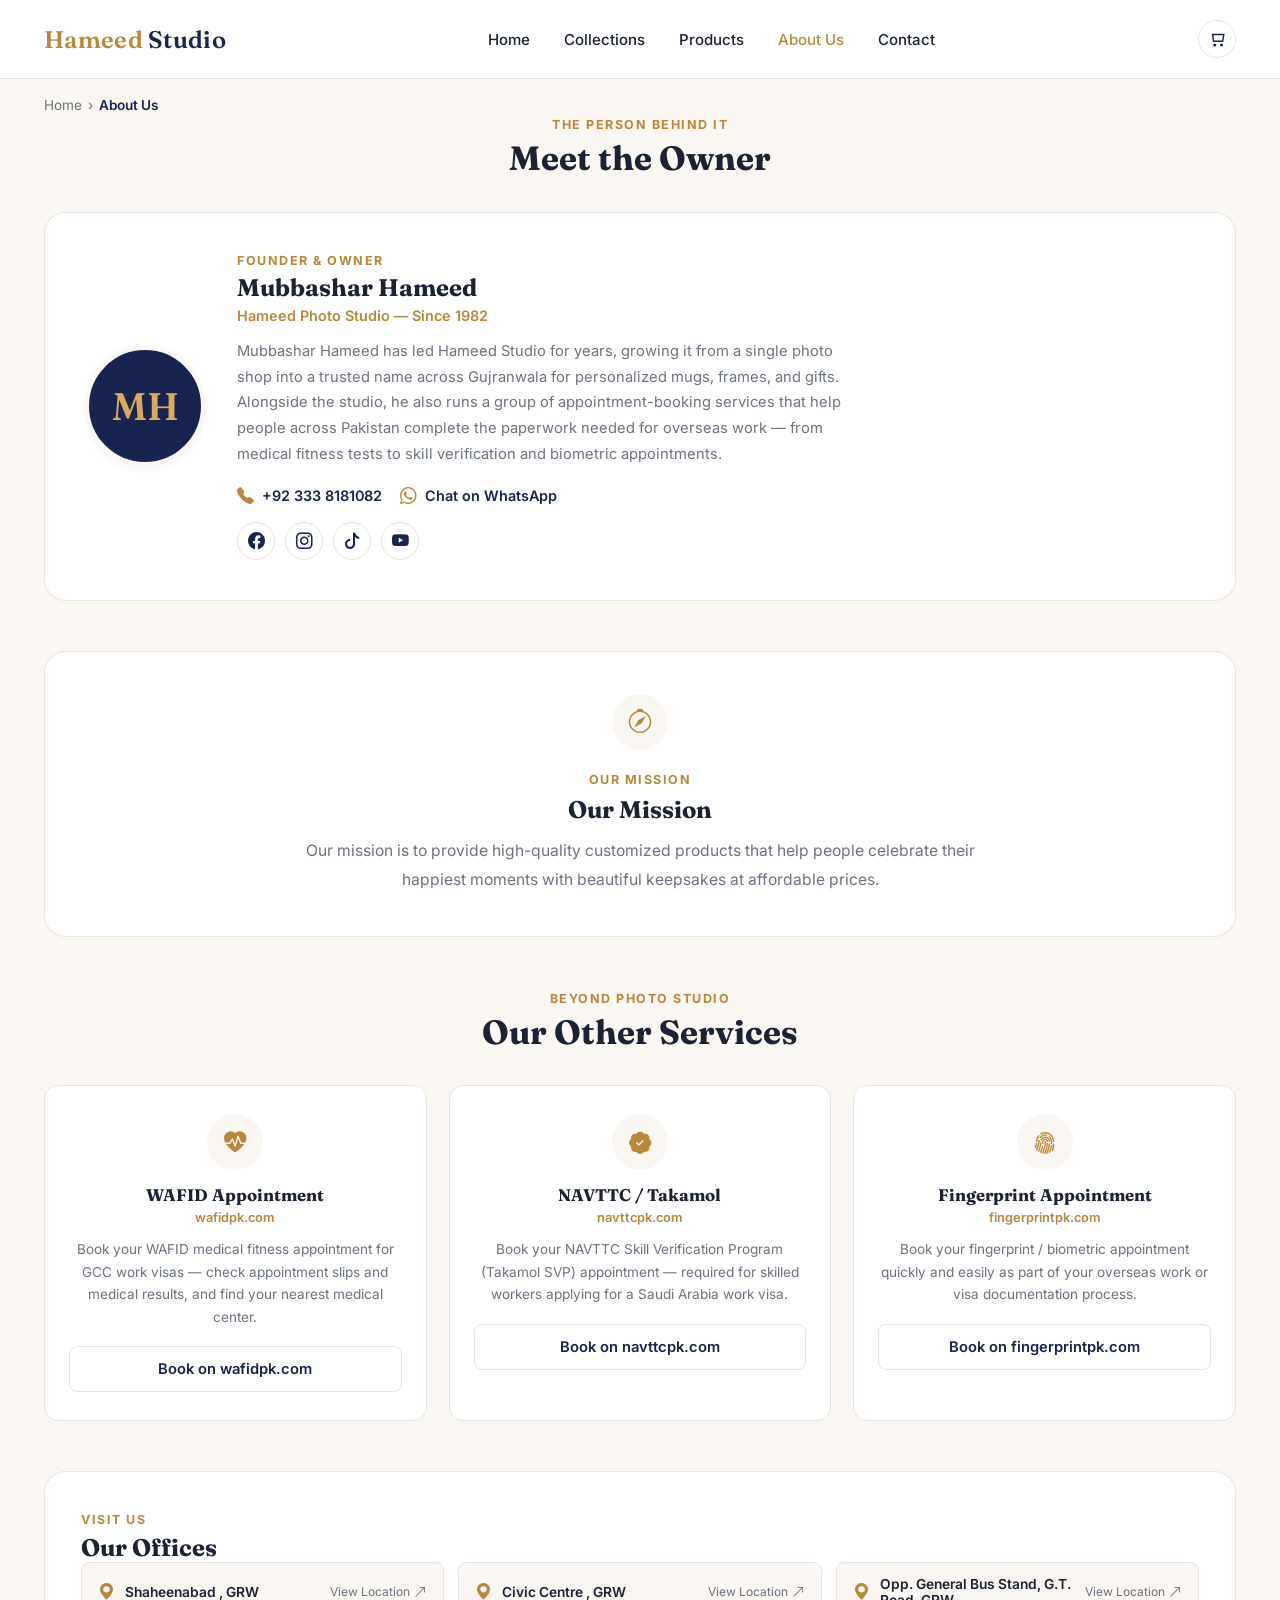
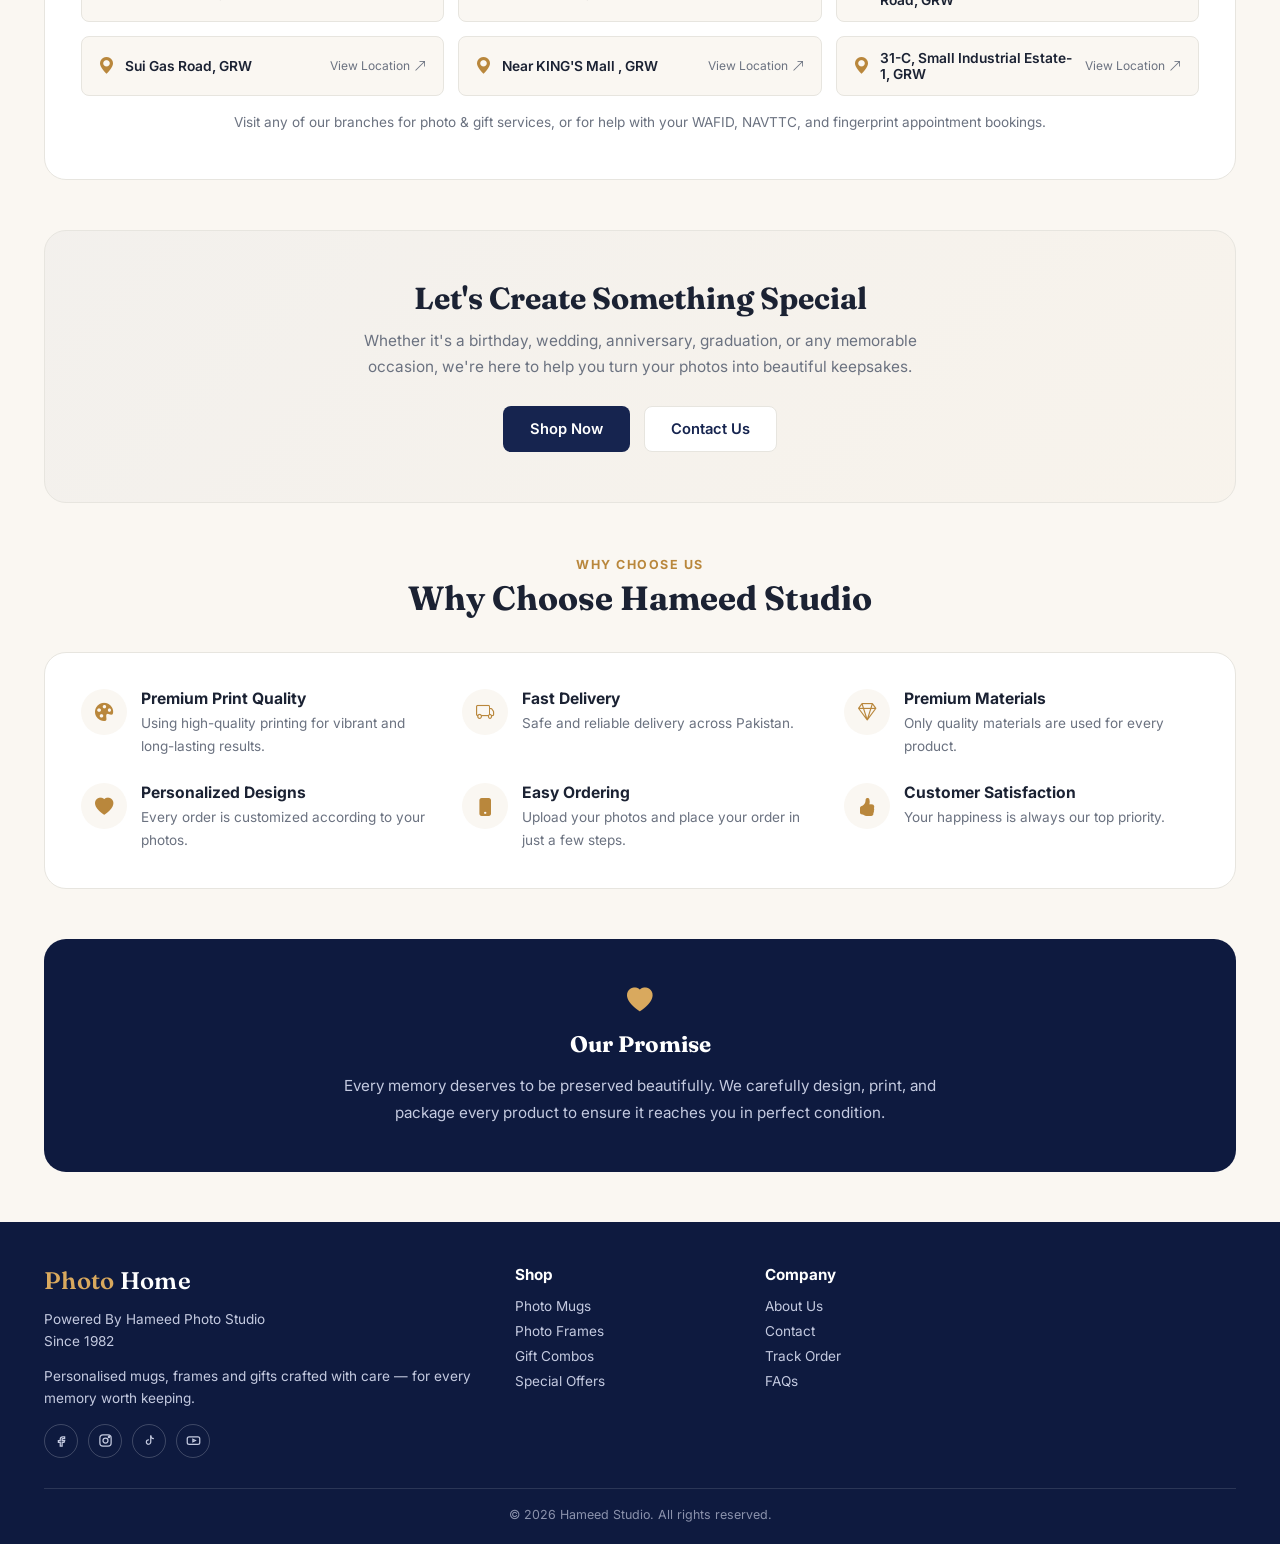
==== about.html @ 4ef72dc5 "Add files via upload" ====
<!DOCTYPE html>
<html lang="en">
<head>
<meta charset="UTF-8">
<meta name="viewport" content="width=device-width, initial-scale=1.0">
<title>About Us — Hameed Studio</title>
<link rel="preconnect" href="https://fonts.googleapis.com">
<link href="https://fonts.googleapis.com/css2?family=Fraunces:wght@500;600;700&family=Inter:wght@400;500;600;700&display=swap" rel="stylesheet">
<link rel="stylesheet" href="https://cdn.jsdelivr.net/npm/bootstrap-icons@1.11.3/font/bootstrap-icons.css">
<link rel="stylesheet" href="css/style.css">
<style>
  /* ---------- About page (scoped additions, on-brand) ---------- */
  .about-hero{
    background:var(--navy);
    border-radius:var(--radius-lg);
    padding:56px 40px;
    margin:26px 0 50px;
    color:#fff;
    text-align:center;
  }
  .about-hero .eyebrow{color:var(--gold-light);}
  .about-hero h1{
    color:#fff;
    font-size:clamp(1.9rem,4vw,2.7rem);
    margin:10px 0 18px;
  }
  .about-hero p{
    color:#d9ddea;
    max-width:680px;
    margin:0 auto 10px;
    font-size:1rem;
    line-height:1.8;
  }

  .about-mission{
    background:#fff;
    border:1px solid var(--border);
    border-radius:var(--radius-lg);
    padding:42px;
    text-align:center;
    margin-bottom:50px;
  }
  .about-mission .icon-circle{
    width:56px;height:56px;
    border-radius:50%;
    background:var(--cream);
    display:flex;align-items:center;justify-content:center;
    margin:0 auto 18px;
  }
  .about-mission .icon-circle i{font-size:1.5rem;color:var(--gold);}
  .about-mission h2{font-size:1.5rem;margin-bottom:14px;}
  .about-mission p{
    max-width:680px;
    margin:0 auto;
    color:var(--muted);
    font-size:.98rem;
    line-height:1.8;
  }

  .offer-grid{
    display:grid;
    grid-template-columns:repeat(4,1fr);
    gap:16px;
    margin-bottom:50px;
  }
  .offer-item{
    background:#fff;
    border:1px solid var(--border);
    border-radius:var(--radius);
    padding:20px 18px;
    display:flex;
    align-items:center;
    gap:12px;
    font-weight:600;
    font-size:.92rem;
    color:var(--text);
    transition:box-shadow .15s ease, transform .15s ease, border-color .15s ease;
  }
  .offer-item:hover{
    box-shadow:var(--shadow-sm);
    transform:translateY(-2px);
    border-color:var(--gold-light);
  }
  .offer-item .check{
    width:30px;height:30px;
    border-radius:50%;
    background:var(--cream);
    color:var(--gold);
    display:flex;align-items:center;justify-content:center;
    flex:none;
    font-size:.9rem;
  }

  .why-strip{
    background:#fff;
    border:1px solid var(--border);
    border-radius:var(--radius-lg);
    padding:36px;
    display:grid;
    grid-template-columns:repeat(3,1fr);
    gap:26px;
    margin-bottom:50px;
  }
  .why-item{display:flex;gap:14px;align-items:flex-start;}
  .why-item .icon-circle{
    width:46px;height:46px;
    border-radius:50%;
    background:var(--cream);
    display:flex;align-items:center;justify-content:center;
    flex:none;
  }
  .why-item .icon-circle i{font-size:1.15rem;color:var(--gold);}
  .why-item b{display:block;font-size:.98rem;margin-bottom:4px;}
  .why-item span{font-size:.85rem;color:var(--muted);line-height:1.6;}

  .about-promise{
    background:var(--navy-dark);
    border-radius:var(--radius-lg);
    padding:46px 40px;
    text-align:center;
    color:#fff;
    margin-bottom:50px;
  }
  .about-promise i.bi-heart-fill{font-size:1.6rem;color:var(--gold-light);margin-bottom:16px;display:block;}
  .about-promise h2{color:#fff;font-size:1.4rem;margin-bottom:14px;}
  .about-promise p{
    color:#c4cae0;
    max-width:620px;
    margin:0 auto;
    font-size:.95rem;
    line-height:1.8;
  }

  /* ---------- Meet the Owner ---------- */
  .owner-section{
    background:#fff;
    border:1px solid var(--border);
    border-radius:var(--radius-lg);
    padding:40px;
    margin-bottom:50px;
    display:flex;
    align-items:center;
    gap:32px;
    flex-wrap:wrap;
  }
  .owner-photo{
    width:120px;height:120px;
    border-radius:50%;
    background:var(--navy);
    color:var(--gold-light);
    display:flex;align-items:center;justify-content:center;
    font-family:var(--font-display);
    font-size:2.4rem;
    font-weight:600;
    flex:none;
    border:4px solid var(--cream);
    box-shadow:var(--shadow-sm);
  }
  .owner-details{flex:1;min-width:240px;}
  .owner-details .eyebrow{display:block;margin-bottom:6px;}
  .owner-details h2{font-size:1.5rem;margin-bottom:6px;}
  .owner-details .owner-role{color:var(--gold);font-weight:600;font-size:.9rem;margin-bottom:14px;}
  .owner-details p{color:var(--muted);font-size:.92rem;line-height:1.75;margin-bottom:18px;max-width:620px;}
  .owner-contact-row{display:flex;align-items:center;gap:18px;flex-wrap:wrap;margin-bottom:16px;}
  .owner-contact-row a{
    display:inline-flex;align-items:center;gap:8px;
    font-weight:600;font-size:.9rem;color:var(--navy);
  }
  .owner-contact-row a:hover{color:var(--gold);}
  .owner-contact-row i{color:var(--gold);font-size:1.05rem;}
  .owner-social-row{display:flex;gap:10px;}
  .owner-social-row a{
    width:38px;height:38px;
    border-radius:50%;
    border:1px solid var(--border);
    display:flex;align-items:center;justify-content:center;
    color:var(--navy);
    transition:background .15s ease, border-color .15s ease, color .15s ease;
  }
  .owner-social-row a:hover{background:var(--navy);border-color:var(--navy);color:#fff;}
  .owner-social-row i{font-size:1.05rem;}

  /* ---------- Other Websites / Services ---------- */
  .services-grid{
    display:grid;
    grid-template-columns:repeat(3,1fr);
    gap:22px;
    margin-bottom:50px;
  }
  .service-card{
    background:#fff;
    border:1px solid var(--border);
    border-radius:var(--radius);
    padding:28px 24px;
    text-align:center;
    transition:box-shadow .15s ease, transform .15s ease;
  }
  .service-card:hover{box-shadow:var(--shadow);transform:translateY(-3px);}
  .service-card .icon-circle{
    width:56px;height:56px;
    border-radius:50%;
    background:var(--cream);
    display:flex;align-items:center;justify-content:center;
    margin:0 auto 16px;
  }
  .service-card .icon-circle i{font-size:1.4rem;color:var(--gold);}
  .service-card h3{font-size:1.05rem;margin-bottom:4px;}
  .service-card .service-domain{
    display:block;
    font-size:.8rem;
    color:var(--gold);
    font-weight:600;
    margin-bottom:12px;
  }
  .service-card p{font-size:.85rem;color:var(--muted);line-height:1.65;margin-bottom:18px;min-height:66px;}
  .service-card .btn{width:100%;}

  /* ---------- Offices ---------- */
  .offices-section{
    background:#fff;
    border:1px solid var(--border);
    border-radius:var(--radius-lg);
    padding:36px;
    margin-bottom:50px;
  }
  .offices-section .store-item{
    background:var(--cream);
    border:1px solid var(--border);
  }
  .offices-section .store-item:hover{
    background:#fff;
    border-color:var(--gold);
    box-shadow:var(--shadow-sm);
  }
  .offices-section .store-name{color:var(--text);}
  .offices-section .store-view{color:var(--muted);}
  .offices-section .store-item i.bi-geo-alt-fill{color:var(--gold);}
  .offices-note{
    font-size:.85rem;
    color:var(--muted);
    margin-top:18px;
    text-align:center;
  }

  .about-cta{
    text-align:center;
    padding:50px 24px;
    background:linear-gradient(135deg, #16244f08 0%, #b9873c08 100%);
    border-radius:var(--radius-lg);
    border:1px solid var(--border);
    margin-bottom:50px;
  }
  .about-cta h2{font-size:clamp(1.4rem,3vw,1.9rem);margin-bottom:12px;}
  .about-cta p{
    max-width:560px;
    margin:0 auto 26px;
    color:var(--muted);
    font-size:.96rem;
    line-height:1.7;
  }
  .about-cta .cta-buttons{
    display:flex;
    justify-content:center;
    gap:14px;
    flex-wrap:wrap;
  }

  @media (max-width:1024px){
    .offer-grid{grid-template-columns:repeat(2,1fr);}
    .why-strip{grid-template-columns:repeat(2,1fr);}
    .services-grid{grid-template-columns:1fr 1fr;}
  }
  @media (max-width:768px){
    .about-hero,.about-mission,.about-promise{padding:32px 22px;}
    .why-strip{grid-template-columns:1fr;padding:26px;}
    .offer-grid{grid-template-columns:1fr 1fr;}
    .owner-section{padding:28px;text-align:center;justify-content:center;}
    .owner-contact-row,.owner-social-row{justify-content:center;}
    .services-grid{grid-template-columns:1fr;}
    .offices-section{padding:26px;}
  }
  @media (max-width:520px){
    .offer-grid{grid-template-columns:1fr;}
    .cta-buttons{flex-direction:column;}
    .cta-buttons .btn{width:100%;}
  }
</style>
</head>
<body>
  <header class="site-header">
      <div class="container">
        <a href="index.html" class="logo">Hameed <span>Studio</span></a>
        <nav class="main-nav">
          <a href="index.html" >Home</a>
          <a href="./coll.html">Collections</a>
          <a href="products.html">Products</a>
          <a href="about.html" class="active">About Us</a>
          <a href="contact.html">Contact</a>
        </nav>
        <div class="header-icons">
          
          <a href="cart.html" class="icon-btn" aria-label="Cart">
            <svg viewBox="0 0 24 24" fill="none" stroke="currentColor" stroke-width="2">
              <path d="M6 6h15l-1.5 9h-12z" />
              <circle cx="9" cy="20" r="1" />
              <circle cx="18" cy="20" r="1" />
            </svg>
            <span class="cart-count">0</span>
          </a>
        
          <button class="hamburger" aria-label="Menu">
            <svg viewBox="0 0 24 24" fill="none" stroke="currentColor" stroke-width="2">
              <path d="M3 6h18M3 12h18M3 18h18" />
            </svg>
          </button>
        </div>
      </div>
      <nav class="mobile-nav">
        <a href="index.html">Home</a>
        <a href="coll.html">Collections</a>
        <a href="products.html">Products</a>
        <a href="about.html">About Us</a>
        <a href="contact.html">Contact</a>
      </nav>
    </header>

<div class="container">
  <div class="breadcrumb">
    <a href="index.html">Home</a><span class="sep">›</span><span class="current">About Us</span>
  </div>


  <!-- Meet the Owner -->
  <div class="section-head contact-section-head">
    <span class="eyebrow">The Person Behind It</span>
    <h2 style="margin-top:6px;">Meet the Owner</h2>
  </div>
  <div class="owner-section">
    <div class="owner-photo">MH</div>
    <div class="owner-details">
      <span class="eyebrow">Founder &amp; Owner</span>
      <h2>Mubbashar Hameed</h2>
      <div class="owner-role">Hameed Photo Studio — Since 1982</div>
      <p>Mubbashar Hameed has led Hameed Studio for years, growing it from a single photo shop into a trusted name across Gujranwala for personalized mugs, frames, and gifts. Alongside the studio, he also runs a group of appointment-booking services that help people across Pakistan complete the paperwork needed for overseas work — from medical fitness tests to skill verification and biometric appointments.</p>
      <div class="owner-contact-row">
        <a href="tel:+9233338181082"><i class="bi bi-telephone-fill"></i> +92 333 8181082</a>
        <a href="https://wa.me/9233338181082" target="_blank" rel="noopener noreferrer"><i class="bi bi-whatsapp"></i> Chat on WhatsApp</a>
      </div>
      <div class="owner-social-row">
        <a href="https://www.facebook.com/share/1FpU9w5zaE/?mibextid=wwXIfr" target="_blank" rel="noopener noreferrer" aria-label="Facebook"><i class="bi bi-facebook"></i></a>
        <a href="https://www.instagram.com/photohome92?utm_source=ig_web_button_share_sheet&igsh=ZDNlZDc0MzIxNw==" target="_blank" rel="noopener noreferrer" aria-label="Instagram"><i class="bi bi-instagram"></i></a>
        <a href="https://www.tiktok.com/@mubbasharhameed?_r=1&_d=el9mgd0d287khg&sec_uid=MS4wLjABAAAAEWGDdGhFYpXPYLI64K3etRBabU9BoQK030XQkEzIUqg5eX-70fOCUuhP2rF45krd&share_author_id=6718066188109317126&sharer_language=en&source=h5_m&u_code=d7ci6beak2mieh&item_author_type=1&utm_source=copy&tt_from=copy&enable_checksum=1&utm_medium=ios&share_link_id=FFA231FA-F292-4E8D-B7E1-EBB115551BD9&user_id=6718066188109317126&sec_user_id=MS4wLjABAAAAEWGDdGhFYpXPYLI64K3etRBabU9BoQK030XQkEzIUqg5eX-70fOCUuhP2rF45krd&social_share_type=4&ug_btm=b8727,b0&utm_campaign=client_share&share_app_id=1233" target="_blank" rel="noopener noreferrer" aria-label="TikTok"><i class="bi bi-tiktok"></i></a>
        <a href="https://youtube.com/@hameedphotostudio9298?si=7_X4aQQ2ddpOKIj0" target="_blank" rel="noopener noreferrer" aria-label="YouTube"><i class="bi bi-youtube"></i></a>
      </div>
    </div>
  </div>
  <!-- 2. Our Mission -->
  <div class="about-mission">
    <div class="icon-circle"><i class="bi bi-compass"></i></div>
    <span class="eyebrow">Our Mission</span>
    <h2 style="margin-top:8px;">Our Mission</h2>
    <p>Our mission is to provide high-quality customized products that help people celebrate their happiest moments with beautiful keepsakes at affordable prices.</p>
  </div>




  <!-- Our Other Websites / Services -->
  <div class="section-head contact-section-head">
    <span class="eyebrow">Beyond Photo Studio</span>
    <h2 style="margin-top:6px;">Our Other Services</h2>
  </div>
  <div class="services-grid">
    <div class="service-card">
      <div class="icon-circle"><i class="bi bi-heart-pulse-fill"></i></div>
      <h3>WAFID Appointment</h3>
      <span class="service-domain">wafidpk.com</span>
      <p>Book your WAFID medical fitness appointment for GCC work visas — check appointment slips and medical results, and find your nearest medical center.</p>
      <a href="https://wafidpk.com" target="_blank" rel="noopener noreferrer" class="btn btn-outline">Book on wafidpk.com</a>
    </div>
    <div class="service-card">
      <div class="icon-circle"><i class="bi bi-patch-check-fill"></i></div>
      <h3>NAVTTC / Takamol</h3>
      <span class="service-domain">navttcpk.com</span>
      <p>Book your NAVTTC Skill Verification Program (Takamol SVP) appointment — required for skilled workers applying for a Saudi Arabia work visa.</p>
      <a href="https://navttcpk.com" target="_blank" rel="noopener noreferrer" class="btn btn-outline">Book on navttcpk.com</a>
    </div>
    <div class="service-card">
      <div class="icon-circle"><i class="bi bi-fingerprint"></i></div>
      <h3>Fingerprint Appointment</h3>
      <span class="service-domain">fingerprintpk.com</span>
      <p>Book your fingerprint / biometric appointment quickly and easily as part of your overseas work or visa documentation process.</p>
      <a href="https://fingerprintpk.com" target="_blank" rel="noopener noreferrer" class="btn btn-outline">Book on fingerprintpk.com</a>
    </div>
  </div>

  <!-- Our Offices -->
  <div class="offices-section">
    <div class="contact-section-head">
      <span class="eyebrow">Visit Us</span>
      <h2 style="margin-top:6px;">Our Offices</h2>
    </div>
    <div class="store-grid">
      <a class="store-item" href="https://maps.app.goo.gl/Ns7Nab46HfmEYiUe8" target="_blank" rel="noopener noreferrer">
        <i class="bi bi-geo-alt-fill"></i>
        <span class="store-name">Shaheenabad , GRW</span>
        <span class="store-view">View Location <i class="bi bi-arrow-up-right"></i></span>
      </a>
      <a class="store-item" href="https://maps.app.goo.gl/9WUnMPao4esh6DT9A" target="_blank" rel="noopener noreferrer">
        <i class="bi bi-geo-alt-fill"></i>
        <span class="store-name">Civic Centre , GRW</span>
        <span class="store-view">View Location <i class="bi bi-arrow-up-right"></i></span>
      </a>
      <a class="store-item" href="https://maps.app.goo.gl/9Dsx5iBLH7k877bQ9" target="_blank" rel="noopener noreferrer">
        <i class="bi bi-geo-alt-fill"></i>
        <span class="store-name">Opp. General Bus Stand, G.T. Road, GRW</span>
        <span class="store-view">View Location <i class="bi bi-arrow-up-right"></i></span>
      </a>
      <a class="store-item" href="https://maps.app.goo.gl/rNb89twX9jYsZD4z9" target="_blank" rel="noopener noreferrer">
        <i class="bi bi-geo-alt-fill"></i>
        <span class="store-name">Sui Gas Road, GRW</span>
        <span class="store-view">View Location <i class="bi bi-arrow-up-right"></i></span>
      </a>
      <a class="store-item" href="https://maps.app.goo.gl/7EHVBnwbSZJgqomSA" target="_blank" rel="noopener noreferrer">
        <i class="bi bi-geo-alt-fill"></i>
        <span class="store-name">Near KING'S Mall , GRW</span>
        <span class="store-view">View Location <i class="bi bi-arrow-up-right"></i></span>
      </a>
      <a class="store-item" href="https://maps.app.goo.gl/yhW7ZsPJetTutuQg9" target="_blank" rel="noopener noreferrer">
        <i class="bi bi-geo-alt-fill"></i>
        <span class="store-name">31-C, Small Industrial Estate-1, GRW</span>
        <span class="store-view">View Location <i class="bi bi-arrow-up-right"></i></span>
      </a>
    </div>
    <p class="offices-note">Visit any of our branches for photo &amp; gift services, or for help with your WAFID, NAVTTC, and fingerprint appointment bookings.</p>
  </div>

  <!-- 6. Call To Action -->
  <div class="about-cta">
    <h2>Let's Create Something Special</h2>
    <p>Whether it's a birthday, wedding, anniversary, graduation, or any memorable occasion, we're here to help you turn your photos into beautiful keepsakes.</p>
    <div class="cta-buttons">
      <a href="products.html" class="btn btn-primary">Shop Now</a>
      <a href="contact.html" class="btn btn-outline">Contact Us</a>
    </div>
  </div>
  <!-- 4. Why Choose Hameed Studio -->
  <div class="section-head contact-section-head">
    <span class="eyebrow">Why Choose Us</span>
    <h2 style="margin-top:6px;">Why Choose Hameed Studio</h2>
  </div>
  <div class="why-strip">
    <div class="why-item">
      <div class="icon-circle"><i class="bi bi-palette-fill"></i></div>
      <div>
        <b>Premium Print Quality</b>
        <span>Using high-quality printing for vibrant and long-lasting results.</span>
      </div>
    </div>
    <div class="why-item">
      <div class="icon-circle"><i class="bi bi-truck"></i></div>
      <div>
        <b>Fast Delivery</b>
        <span>Safe and reliable delivery across Pakistan.</span>
      </div>
    </div>
    <div class="why-item">
      <div class="icon-circle"><i class="bi bi-gem"></i></div>
      <div>
        <b>Premium Materials</b>
        <span>Only quality materials are used for every product.</span>
      </div>
    </div>
    <div class="why-item">
      <div class="icon-circle"><i class="bi bi-heart-fill"></i></div>
      <div>
        <b>Personalized Designs</b>
        <span>Every order is customized according to your photos.</span>
      </div>
    </div>
    <div class="why-item">
      <div class="icon-circle"><i class="bi bi-phone-fill"></i></div>
      <div>
        <b>Easy Ordering</b>
        <span>Upload your photos and place your order in just a few steps.</span>
      </div>
    </div>
    <div class="why-item">
      <div class="icon-circle"><i class="bi bi-hand-thumbs-up-fill"></i></div>
      <div>
        <b>Customer Satisfaction</b>
        <span>Your happiness is always our top priority.</span>
      </div>
    </div>
  </div>
  <!-- 5. Our Promise -->
  <div class="about-promise">
    <i class="bi bi-heart-fill"></i>
    <h2>Our Promise</h2>
    <p>Every memory deserves to be preserved beautifully. We carefully design, print, and package every product to ensure it reaches you in perfect condition.</p>
  </div>
</div>
  <footer class="site-footer" id="footer-section">
      <div class="container">
        <div class="footer-grid">
          <div>
                <a href="index.html" class="logo" style="color: #d9a95e;">Photo <span style="color: #fff;">Home</span></a>
            <p>Powered By Hameed Photo Studio <br> Since 1982</p>
                <p>Personalised mugs, frames and gifts crafted with care — for every memory worth keeping.</p>
            <div class="social-row">
              <a href="https://www.facebook.com/share/1FpU9w5zaE/?mibextid=wwXIfr" aria-label="Facebook"><svg viewBox="0 0 24 24" fill="none" stroke="currentColor"
                  stroke-width="2">
                  <path d="M14 9h3V6h-3a4 4 0 00-4 4v2H7v3h3v6h3v-6h3l1-3h-4v-2a1 1 0 011-1z" />
                </svg></a>
              <a href="https://www.instagram.com/photohome92?utm_source=ig_web_button_share_sheet&igsh=ZDNlZDc0MzIxNw==" aria-label="Instagram"><svg viewBox="0 0 24 24" fill="none" stroke="currentColor"
                  stroke-width="2">
                  <rect x="3" y="3" width="18" height="18" rx="5" />
                  <circle cx="12" cy="12" r="4" />
                  <circle cx="17.5" cy="6.5" r="1" />
                </svg></a>
              <a href="https://www.tiktok.com/@mubbasharhameed?_r=1&_d=el9mgd0d287khg&sec_uid=MS4wLjABAAAAEWGDdGhFYpXPYLI64K3etRBabU9BoQK030XQkEzIUqg5eX-70fOCUuhP2rF45krd&share_author_id=6718066188109317126&sharer_language=en&source=h5_m&u_code=d7ci6beak2mieh&item_author_type=1&utm_source=copy&tt_from=copy&enable_checksum=1&utm_medium=ios&share_link_id=FFA231FA-F292-4E8D-B7E1-EBB115551BD9&user_id=6718066188109317126&sec_user_id=MS4wLjABAAAAEWGDdGhFYpXPYLI64K3etRBabU9BoQK030XQkEzIUqg5eX-70fOCUuhP2rF45krd&social_share_type=4&ug_btm=b8727,b0&utm_campaign=client_share&share_app_id=1233" aria-label="TikTok"><svg viewBox="0 0 24 24" fill="none" stroke="currentColor"
                  stroke-width="2">
                  <path d="M14 4v10.5a3.5 3.5 0 11-3-3.46" />
                  <path d="M14 4a5 5 0 005 5" />
                </svg></a>
              <a href="https://youtube.com/@hameedphotostudio9298?si=7_X4aQQ2ddpOKIj0" aria-label="YouTube"><svg viewBox="0 0 24 24" fill="none" stroke="currentColor"
                  stroke-width="2">
                  <rect x="2" y="6" width="20" height="12" rx="3" />
                  <path d="M11 10l4 2-4 2z" />
                </svg></a>
            </div>
          </div>
          <div>
            <h4>Shop</h4>
            <ul>
              <li><a href="products.html">Photo Mugs</a></li>
              <li><a href="products.html">Photo Frames</a></li>
              <li><a href="products.html">Gift Combos</a></li>
              <li><a href="products.html">Special Offers</a></li>
            </ul>
          </div>
          <div>
            <h4>Company</h4>
            <ul>
              <li><a href="about.html">About Us</a></li>
              <li><a href="contact.html">Contact</a></li>
              <li><a href="contact.html">Track Order</a></li>
              <li><a href="about.html">FAQs</a></li>
            </ul>
          </div>
         
        </div>

    
        <div class="footer-bottom">© 2026 Hameed Studio. All rights reserved.</div>
      </div>
    </footer>


<script src="js/cart.js"></script>
<script src="js/main.js"></script>
</body>
</html>
---- css/style.css ----
/* ============================================================
   HAMEED STUDIO — Design tokens
   Change the values in :root to re-theme the whole site.
   ============================================================ */
:root{
  --navy-dark:#0e1a3f;
  --navy:#16244f;
  --navy-soft:#1d2c5c;
  --gold:#b9873c;
  --gold-light:#d9a95e;
  --cream:#faf7f2;
  --white:#ffffff;
  --text:#1b2233;
  --muted:#6b7280;
  --border:#e7e5df;
  --success:#1f9d55;
  --danger:#d64545;
  --radius-sm:8px;  
  --radius:14px;
  --radius-lg:22px;
  --shadow-sm:0 2px 8px rgba(16,26,63,.06);
  --shadow:0 8px 28px rgba(16,26,63,.10);
  --shadow-lg:0 18px 45px rgba(16,26,63,.16);
  --maxw:1240px;
  --font-display:'Fraunces', 'Georgia', serif;
  --font-body:'Inter', -apple-system, BlinkMacSystemFont, sans-serif;
}

*,*::before,*::after{box-sizing:border-box;}
html{scroll-behavior:smooth;}
body{
  margin:0;
  font-family:var(--font-body);
  color:var(--text);
  background:var(--cream);
  -webkit-font-smoothing:antialiased;
}
img{max-width:100%;display:block;}
a{color:inherit;text-decoration:none;}
/* Remove underlines everywhere — overrides Bootstrap or inline link styles */
a, a * , u, .underline{ 
  text-decoration: none !important;
  box-shadow: none !important;
}
button{font-family:inherit;cursor:pointer;}
ul{list-style:none;margin:0;padding:0;}
h1,h2,h3,h4{font-family:var(--font-display);margin:0;line-height:1.15;}
:focus-visible{outline:2px solid var(--gold);outline-offset:2px;}

.container{
  max-width:var(--maxw);
  margin:0 auto;
  padding:0 24px;
}

/* ---------- Utility strip (trust badges) ---------- */
.trust-strip{
  background:var(--navy);
  color:#fff;
}
.trust-strip .container{
  display:flex;
  align-items:center;
  justify-content:space-evenly;
  flex-wrap:wrap;
  gap:20px;
  padding-top:14px;
  padding-bottom:14px;
}
.trust-item{
  display:flex;
  align-items:center;
  justify-content:center;
  gap:10px;
  white-space:nowrap;
  font-size:.82rem;
  flex:1 1 auto;
}
.trust-item svg{flex:none;width:20px;height:20px;stroke:var(--gold-light);}
.trust-item b{display:block;font-size:.86rem;font-weight:600;}
.trust-item span{color:#b9c0d8;font-size:.76rem;}

/* Backwards compatibility for new trust-strip markup (container-fluid) */
.container-fluid.text-white.py-2{
  background:var(--navy);
  color:#fff;
}
.container-fluid.text-white.py-2 .container{
  display:flex;
  align-items:center;
  justify-content:space-evenly;
  flex-wrap:wrap;
  gap:20px; 
  padding-top:8px;
  padding-bottom:8px;
}
.container-fluid.text-white.py-2 .col-4{display:flex;align-items:center;justify-content:center;gap:10px;white-space:nowrap;}
.container-fluid.text-white.py-2 i{color:var(--gold-light);}



.site-header{
  background:#fff;
  border-bottom:1px solid var(--border);
  position:sticky;
  top:0;
  z-index:50;
}
.site-header .container{
  display:flex;
  align-items:center;
  justify-content:space-between;
  height:78px;
}
.logo{
  font-family:var(--font-display);
  font-weight:600;
  font-size:1.5rem;
  color:var(--gold);
  letter-spacing:.3px;
  text-decoration: none;
}
.logo span{color:var(--navy);}
.main-nav{
  display:flex;
  align-items:center;
  gap:34px;
}
.main-nav a{
  font-size:.94rem;
  font-weight:500;
  color:var(--text);
  position:relative;
  padding:4px 0;
}
.main-nav a.active,.main-nav a:hover{color:var(--gold);}
.header-icons{
  display:flex;
  align-items:center;
  gap:20px;
}
.icon-btn{
  position:relative;
  width:38px;height:38px;
  display:flex;align-items:center;justify-content:center;
  border-radius:50%;
  border:1px solid var(--border);
  background:#fff;
  color:var(--navy);
}
.icon-btn:hover{background:var(--cream);}
.icon-btn svg{width:18px;height:18px;}
.cart-count{
  position:absolute;
  top:-6px;right:-6px;
  background:var(--gold);
  color:#fff;
  font-size:.65rem;
  font-weight:700;
  min-width:18px;height:18px;
  border-radius:50%;
  display:flex;align-items:center;justify-content:center;
  padding:0 3px;
}
.hamburger{
  display:none;
  width:38px;height:38px;
  border:none;background:none;
  align-items:center;justify-content:center;
}
.hamburger svg{width:24px;height:24px;}

.mobile-nav{
  display:none;
  flex-direction:column;
  background:#fff;
  border-bottom:1px solid var(--border);
  padding:8px 24px 18px;
}
.mobile-nav.open{display:flex;}
.mobile-nav a{
  padding:12px 0;
  border-bottom:1px solid var(--border);
  font-weight:500;
}
.mobile-nav a.active,
.mobile-nav a:hover{color:var(--gold);}
.mobile-nav a:last-child{border-bottom:none;}
/* =====================================
   HERO — REBUILT
   Rectangle 16:9 slider at every screen size (mobile included).
   6 slides, swipe/drag + arrow buttons + dots, no crossfade hacks —
   real transform-based track (see the script at the bottom of
   index.html for the swipe/drag/dots logic).
   To change images: swap the <img src> on each .hero-slide in
   index.html. Keep photos roughly 16:9 (e.g. 1600x900) so
   object-fit:cover doesn't crop faces/text awkwardly.
===================================== */

.hero{
  padding:16px 0 32px;
  background:none;
}

.hero .container{
  display:flex;
  flex-direction:column;
  gap:18px;
}

/* ---- Slider shell: fixed rectangle, never distorts ---- */
.hero-slider{
  position:relative;
  width:100%;
  aspect-ratio:16 / 9;
  border-radius:18px;
  overflow:hidden;
  background:#0f172a;
  box-shadow:var(--shadow);
  touch-action:pan-y;
  -webkit-user-select:none;
  user-select:none;
  margin-bottom:18px;
}

.hero-slider-track{
  display:flex;
  width:100%;
  height:100%;
  transition:transform .4s cubic-bezier(.22,.61,.36,1);
  will-change:transform;
}

.hero-slide{
  flex:0 0 100%;
  width:100%;
  height:100%;
}

.hero-slide img{
  width:100%;
  height:100%;
  object-fit:cover;
  object-position:center;
  pointer-events:none;
  -webkit-user-drag:none;
}

.hero-slider-btn{
  position:absolute;
  top:50%;
  transform:translateY(-50%);
  z-index:3;
  width:36px;
  height:36px;
  border:none;
  border-radius:50%;
  background:rgba(255,255,255,.85);
  color:var(--navy);
  display:flex;
  align-items:center;
  justify-content:center;
  box-shadow:0 6px 16px rgba(0,0,0,.2);
  cursor:pointer;
}
.hero-slider-btn.prev{left:10px;}
.hero-slider-btn.next{right:10px;}
.hero-slider-btn svg{width:18px;height:18px;}

.hero-dots{
  position:absolute;
  left:0;
  right:0;
  bottom:10px;
  z-index:3;
  display:flex;
  justify-content:center;
  gap:6px;
}
.hero-dot{
  width:7px;
  height:7px;
  padding:0;
  border:none;
  border-radius:50%;
  background:rgba(255,255,255,.55);
  cursor:pointer;
  transition:background .2s ease, width .2s ease;
}
.hero-dot.active{
  width:20px;
  border-radius:4px;
  background:#fff;
}

/* ---- Content panel ---- */
.hero-content{
  width:100%;
  background:var(--navy);
  color:#fff;
  border-radius:18px;
  padding:26px 22px;
  text-align:left;
  box-sizing:border-box;
}

.hero-eyebrow{
  display:block;
  color:var(--gold-light);
  font-size:13px;
  font-weight:700;
  letter-spacing:1px;
  margin-bottom:8px;
}

.hero h1{
  font-size:1.55rem;
  line-height:1.2;
  margin:0 0 10px;
  color:#fff;
}
.hero h1 em{
  color:var(--gold-light);
  font-style:normal;
}

.hero p{
  font-size:15px;
  line-height:1.7;
  color:#d9ddea;
  margin:0 0 20px;
  max-width:100%;
}

.hero .btn{
  width:100%;
  height:50px;
  display:flex;
  align-items:center;
  justify-content:center;
  background-color:var(--gold);
  color:#fff;
}

/* ---- Desktop / tablet: slider gets bigger, content sits below it ---- */
@media (min-width:769px){
  .hero{padding:24px 0 0;}
  .hero .container{position:relative;display:block;}

  .hero-slider{
    border-radius:28px;
    box-shadow:0 16px 40px rgba(0,0,0,.16);
  }
  .hero-slider-btn{width:46px;height:46px;}
  .hero-slider-btn.prev{left:20px;}
  .hero-slider-btn.next{right:20px;}
  .hero-slider-btn svg{width:20px;height:20px;}
  .hero-dots{bottom:18px;gap:8px;}
  .hero-dot{width:8px;height:8px;}
  .hero-dot.active{width:24px;}

  .hero-content{
    margin-top:24px;
    width:100%;
    background:linear-gradient(135deg, rgba(22,36,79,.96), rgba(22,36,79,.84));
    border-radius:24px;
    padding:28px 32px;
    box-shadow:0 12px 30px rgba(16,26,63,.25);
  }

  .hero h1{font-size:2.6rem;margin-bottom:14px;}
  .hero p{font-size:1.08rem;line-height:1.8;margin-bottom:24px;max-width:520px;}
  .hero .btn{width:auto;padding:15px 34px;height:auto;}
}

@media (min-width:1100px){
  .hero h1{font-size:3.1rem;}
}

/* Reusable hero-sized button used outside the hero section */
.btn-hero{
  padding:15px 34px;
  color: white;
  font-size:1rem;
  border-radius:6px;
}
/* ---------- Buttons ---------- */
.btn{
  display:inline-flex;
  align-items:center;
  justify-content:center;
  gap:8px;
  padding:13px 26px;
  border-radius:var(--radius-sm);
  border:1px solid transparent;
  font-weight:600;
  font-size:.92rem;
  text-decoration: none;
  transition:transform .15s ease, background .15s ease;
}
.btn-primary{background:var(--navy);color:#fff;}
.btn-primary:hover{background:var(--navy-soft);}
.btn-gold{background:var(--gold);color:#fff;}
.btn-gold:hover{background:var(--gold-light);}
.btn-outline{background:#fff;color:var(--navy);border-color:var(--border);}
.btn-outline:hover{border-color:var(--navy);}
.btn-block{width:100%;}
.btn svg{width:17px;height:17px;}
.btn:active{transform:scale(.98);}
.btn:disabled{opacity:.5;cursor:not-allowed;}

/* ---------- Category chips ---------- */
.chip-row{
  display:flex;
  flex-wrap:wrap;
  gap:10px;
  margin:28px 0;
  align-items:flex-start;
}
.chip-row.filter-row{
  margin:18px 0 30px;
  overflow-x:auto;
  padding-bottom:4px;
  -webkit-overflow-scrolling:touch;
  flex-wrap:nowrap;
}
.chip-row.filter-row::-webkit-scrollbar{
  height:6px;
}
.chip-row.filter-row::-webkit-scrollbar-thumb{
  background:rgba(0,0,0,.15);
  border-radius:999px;
}
.chip{
  background:#fff;
  border:1px solid var(--border);
  border-radius:999px;
  padding:10px 16px;
  display:flex;
  align-items:center;
  gap:8px;
  min-width:auto;
  height:42px;
  transition:box-shadow .15s ease, transform .15s ease, border-color .15s ease;
  white-space:nowrap;
}
.chip:hover{
  box-shadow:var(--shadow-sm);
  transform:translateY(-1px);
}
.chip.active{
  background:var(--navy);
  color:#fff;
  border-color:var(--navy);
}
.chip.active svg{color:#fff;}
.chip svg{width:18px;height:18px;color:var(--navy);}
.chip b{font-size:.92rem;}
.chip span{font-size:.78rem;color:var(--gold);font-weight:600;}

/* ---------- Section heading ---------- */
.section{padding:48px 0;}
.section-head{
  text-align:center;
  margin-bottom:34px;
}
.eyebrow{
  color:var(--gold);
  font-weight:700;
  letter-spacing:1.5px;
  font-size:.78rem;
  text-transform:uppercase;
}
.section-head h2{
  font-size:clamp(1.5rem,3vw,2.1rem);
  margin-top:6px;
}
.divider-heart{
  color:var(--gold);
  margin-top:10px;
}

/* ---------- Product grid & card ---------- */
.product-grid{
  display:grid;
  grid-template-columns:repeat(4,1fr);
  gap:22px;
}
.product-card{
  background:#fff;
  border:1px solid var(--border);
  border-radius:var(--radius);
  overflow:hidden;
  display:flex;
  flex-direction:column;
  position:relative;
  transition:box-shadow .15s ease, transform .15s ease;
}
.product-card:hover{box-shadow:var(--shadow);transform:translateY(-3px);}
.product-thumb{
  position:relative;
  width:100%;
  aspect-ratio:1/1;
  overflow:hidden;
  background:var(--cream);
}
.product-thumb img{
  width:100%;height:100%;
  object-fit:contain;
  background:#fff;
  transition:transform .3s ease;
}

/* Make product cards square on homepage product grids */
.product-grid.square-cards .product-thumb{
  aspect-ratio:1/1;
}
.product-card:hover .product-thumb img{transform:scale(1.05);}
.badge{
  position:absolute;
  top:10px;left:10px;
  background:var(--gold);
  color:#fff;
  font-size:.68rem;
  font-weight:700;
  padding:4px 9px;
  border-radius:999px;
  z-index:2;
}
.product-info{
  padding:16px 16px 18px;
  display:flex;
  flex-direction:column;
  gap:6px;
  flex:1;
}
.product-info h3{font-size:1rem;font-weight:600;}
.product-info .desc{font-size:.8rem;color:var(--muted);}
.price-row{
  display:flex;
  align-items:baseline;
  gap:8px;
  margin:4px 0 10px;
}
.price{font-weight:700;color:var(--navy);font-size:1.05rem;}
.price-strike{color:var(--muted);text-decoration:line-through;font-size:.85rem;}
.add-cart-btn{
  margin-top:auto;
  background:var(--navy);
  color:#fff;
  border:none;
  border-radius:var(--radius-sm);
  padding:10px;
  font-weight:600;
  font-size:.86rem;
  display:flex;align-items:center;justify-content:center;gap:6px;
}
.add-cart-btn:hover{background:var(--navy-soft);}
.add-cart-btn svg{width:16px;height:16px;}

.view-all-wrap{
  text-align:center;
  margin-top:48px;
  margin-bottom:48px;
  padding:40px 20px;
  background:linear-gradient(135deg, #16244f08 0%, #b9873c08 100%);
  border-radius:var(--radius-lg);
  border:1px solid var(--border);
}

.view-all-wrap .btn{
  font-size:1rem;
  font-weight:600;
  display:inline-flex;
  align-items:center;
  gap:8px;
  transition:all 0.3s ease;
}

.view-all-wrap .btn:hover{
  transform:translateX(4px);
}

/* ---------- Feature footer strip ---------- */
.feature-strip{
  background:#fff;
  border:1px solid var(--border);
  border-radius:var(--radius-lg);
  padding:30px;
  display:grid;
  grid-template-columns:repeat(4,1fr);
  gap:20px;
  margin:44px 0;
}
.feature-item{display:flex;gap:12px;align-items:flex-start;}
.feature-item svg{width:24px;height:24px;color:var(--gold);flex:none;}
.feature-item b{display:block;font-size:.9rem;}
.feature-item span{font-size:.78rem;color:var(--muted);}

/* ---------- Newsletter ---------- */
.newsletter{
  background:var(--navy);
  border-radius:var(--radius-lg);
  padding:36px;
  text-align:center;
  color:#fff;
  margin-bottom:44px;
}
.newsletter h3{font-size:1.3rem;margin-bottom:8px;}
.newsletter p{color:#c4cae0;margin-bottom:18px;font-size:.9rem;}
.newsletter-form{
  display:flex;
  max-width:420px;
  margin:0 auto;
  gap:10px;
}
.newsletter-form input{
  flex:1;
  padding:12px 16px;
  border-radius:var(--radius-sm);
  border:1px solid rgba(255,255,255,.25);
  background:rgba(255,255,255,.08);
  color:#fff;
}
.newsletter-form input::placeholder{color:#a9b0c8;}

/* ---------- Footer ---------- */
.site-footer{
  background:var(--navy-dark);
  color:#c4cae0;
  padding:44px 0 22px;
}
.footer-grid{
  display:grid;
  grid-template-columns:2fr 1fr 1fr 1fr;
  gap:30px;
  margin-bottom:30px;
}
.footer-grid h4{color:#fff;font-size:.95rem;margin-bottom:14px;font-family:var(--font-body);}
.footer-grid li{margin-bottom:9px;font-size:.85rem;}
.footer-grid p{font-size:.85rem;line-height:1.6;}
.social-row{display:flex;gap:10px;margin-top:14px;}
.social-row a{
  width:34px;height:34px;
  border-radius:50%;
  border:1px solid rgba(255,255,255,.2);
  display:flex;align-items:center;justify-content:center;
}
.social-row svg{width:15px;height:15px;}

/* ---------- Footer: Stores ---------- */
.footer-stores{
  border-top:1px solid rgba(255,255,255,.12);
  padding-top:26px;
  margin-bottom:26px;
}
.footer-stores h4{
  color:#fff;
  font-size:.95rem;
  margin-bottom:16px;
  font-family:var(--font-body);
}
.store-grid{
  display:grid;
  grid-template-columns:repeat(3, 1fr);
  gap:14px;
}
.store-item{
  display:flex;
  align-items:center;
  gap:10px;
  background:rgba(255,255,255,.04);
  border:1px solid rgba(255,255,255,.1);
  border-radius:var(--radius-sm);
  padding:13px 16px;
  transition:background .15s ease, border-color .15s ease;
}
.store-item:hover{
  background:rgba(255,255,255,.08);
  border-color:var(--gold-light);
}
.store-item i.bi-geo-alt-fill{
  color:var(--gold-light);
  font-size:1.05rem;
  flex:none;
}
.store-name{
  font-size:.86rem;
  font-weight:600;
  color:#fff;
  flex:1;
}
.store-view{
  display:flex;
  align-items:center;
  gap:4px;
  font-size:.75rem;
  color:#b9c0d8;
  white-space:nowrap;
}
.store-view i{font-size:.8rem;}

.footer-bottom{
  border-top:1px solid rgba(255,255,255,.12);
  padding-top:18px;
  text-align:center;
  font-size:.78rem;
  color:#8b92ac;
}

/* ---------- Breadcrumb ---------- */
.breadcrumb{
  font-size:.85rem;
  color:var(--muted);
  padding:18px 0 0;
}
.breadcrumb a:hover{color:var(--gold);}
.breadcrumb .sep{margin:0 6px;}
.breadcrumb .current{color:var(--navy);font-weight:600;}

.page-title-row{
  display:flex;
  align-items:center;
  justify-content:space-between;
  padding:16px 0 8px;
  flex-wrap:wrap;
  gap:12px;
}
.page-title-row h1{font-size:clamp(1.6rem,3vw,2.2rem);}

/* ---------- All products page ---------- */
.products-layout{
  padding:26px 0 60px;
}
.category-tabs{
  display:flex;
  align-items:center;
  justify-content:center;
  flex-wrap:wrap;
  gap:12px;
  margin-bottom:26px;
}
.cat-tab{
  background:#fff;
  border:1.5px solid var(--border);
  color:var(--navy);
  padding:11px 22px;
  border-radius:999px;
  font-weight:600;
  font-size:.9rem;
  transition:background .15s ease, color .15s ease, border-color .15s ease;
}
.cat-tab:hover{border-color:var(--navy);}
.cat-tab.active{background:var(--navy);border-color:var(--navy);color:#fff;}
.results-bar{
  display:flex;
  justify-content:space-between;
  align-items:center;
  margin-bottom:18px;
  flex-wrap:wrap;
  gap:10px;
}
.results-bar select{
  border:1px solid var(--border);
  border-radius:var(--radius-sm);
  padding:8px 12px;
  font-size:.85rem;
  background:#fff;
}

/* ---------- Product detail ---------- */
.pd-layout{
  display:grid;
  grid-template-columns:1fr 1fr;
  gap:50px;
  padding:22px 0 60px;
  align-items:flex-start;
}
.pd-gallery{
  display:grid;
  grid-template-columns:72px minmax(220px, 1fr);
  gap:12px;
  align-items:start;
}
.pd-thumbs{
  display:flex;
  flex-direction:column;
  gap:10px;
}
.pd-thumb{
  aspect-ratio:1/1;
  border-radius:var(--radius-sm);
  overflow:hidden;
  border:2px solid transparent;
  cursor:pointer;
  background:var(--cream);
}
.pd-thumb img{width:100%;height:100%;object-fit:cover;}
.pd-thumb.active{border-color:var(--gold);}
.pd-main-image{
  position:relative;
  border-radius:var(--radius);
  overflow:hidden;
  background:var(--cream);
  aspect-ratio:1/1;
  max-width:560px;
  width:100%;
}
.pd-main-image img{width:100%;height:100%;object-fit:cover;}
.pd-nav-arrow{
  position:absolute;
  top:50%;transform:translateY(-50%);
  width:38px;height:38px;
  border-radius:50%;
  background:#fff;
  border:1px solid var(--border);
  display:flex;align-items:center;justify-content:center;
}
.pd-nav-arrow.prev{left:12px;}
.pd-nav-arrow.next{right:12px;}
.pd-nav-arrow svg{width:16px;height:16px;}
.pd-zoom{
  position:absolute;
  bottom:12px;right:12px;
  width:36px;height:36px;
  border-radius:50%;
  background:#fff;
  border:1px solid var(--border);
  display:flex;align-items:center;justify-content:center;
}
.pd-zoom svg{width:16px;height:16px;}

.pd-info .badge{position:static;display:inline-block;margin-bottom:12px;}
.pd-info h1{font-size:clamp(1.5rem,3vw,2rem);margin-bottom:8px;}
.pd-rating{
  display:flex;
  align-items:center;
  gap:8px;
  color:var(--gold);
  font-size:.85rem;
  margin-bottom:14px;
}
.pd-rating .stars{letter-spacing:2px;}
.pd-rating span{color:var(--muted);}
.pd-price-row{
  display:flex;
  align-items:baseline;
  gap:12px;
  margin-bottom:16px;
}
.pd-price-row .price{font-size:1.7rem;}
.pd-desc{color:var(--muted);font-size:.92rem;line-height:1.6;margin-bottom:18px;}
.pd-specs{
  display:grid;
  grid-template-columns:1fr 1fr;
  gap:10px;
  margin-bottom:22px;
}
.pd-spec{
  display:flex;
  align-items:center;
  gap:8px;
  font-size:.82rem;
  color:var(--text);
}
.pd-spec svg{width:17px;height:17px;color:var(--gold);flex:none;}

.option-group{margin-bottom:22px;}
.option-group h4{font-size:.92rem;margin-bottom:10px;font-family:var(--font-body);font-weight:600;}
.swatches{display:flex;gap:10px;flex-wrap:wrap;}
.swatch{
  width:60px;
  border-radius:var(--radius-sm);
  overflow:hidden;
  border:2px solid var(--border);
  cursor:pointer;
  aspect-ratio:16/9;
  background:var(--cream);
  position:relative;
}
.swatch img{width:100%;height:100%;object-fit:cover;}
.swatch.selected{border-color:var(--gold);box-shadow:0 0 0 1px var(--gold);}
.color-dot{
  width:34px;height:34px;
  border-radius:50%;
  border:2px solid var(--border);
  cursor:pointer;
  position:relative;
}
.color-dot.selected{border-color:var(--gold);box-shadow:0 0 0 2px #fff, 0 0 0 4px var(--gold);}
.size-pill{
  padding:9px 18px;
  border-radius:999px;
  border:1.5px solid var(--border);
  font-size:.85rem;
  font-weight:600;
  background:#fff;
}
.size-pill.selected{border-color:var(--navy);background:var(--navy);color:#fff;}
.size-row{display:flex;gap:10px;flex-wrap:wrap;}
.option-selected-label{font-weight:400;color:var(--muted);font-size:.85rem;}

.qty-row{
  display:flex;
  align-items:center;
  gap:16px;
  margin-bottom:22px;
}
.qty-control{
  display:flex;
  align-items:center;
  border:1px solid var(--border);
  border-radius:var(--radius-sm);
  overflow:hidden;
}
.qty-control button{
  width:38px;height:40px;
  background:#fff;
  border:none;
  font-size:1.1rem;
}
.qty-control button:hover{background:var(--cream);}
.qty-control input{
  width:44px;
  text-align:center;
  border:none;
  border-left:1px solid var(--border);
  border-right:1px solid var(--border);
  height:40px;
  font-weight:600;
}
.stock-ok{color:var(--success);font-size:.85rem;font-weight:600;display:flex;align-items:center;gap:6px;}
.stock-ok svg{width:16px;height:16px;}

.pd-actions{display:flex;gap:12px;margin-bottom:24px;}
.pd-actions .btn{flex:1;}

/* ---------- Cart page ---------- */
.cart-layout{
  display:grid;
  grid-template-columns:1fr 360px;
  gap:26px;
  padding:26px 0 60px;
  align-items:flex-start;
}
.cart-items{
  background:#fff;
  border:1px solid var(--border);
  border-radius:var(--radius);
  overflow:hidden;
}
.cart-row{
  display:grid;
  grid-template-columns:110px 1fr auto auto;
  gap:18px;
  align-items:center;
  padding:20px;
  border-bottom:1px solid var(--border);
}
.cart-row:last-child{border-bottom:none;}
.cart-thumb{
  width:110px;
  aspect-ratio:16/9;
  border-radius:var(--radius-sm);
  overflow:hidden;
  background:var(--cream);
}
.cart-thumb img{width:100%;height:100%;object-fit:cover;}
.cart-thumb-fallback{
  width:100%;height:100%;
  display:flex;align-items:center;justify-content:center;
  background:var(--cream);
  color:var(--border);
}
.cart-thumb-fallback svg{width:32px;height:32px;}
.cart-item-info h3{font-size:1rem;margin-bottom:4px;}
.cart-item-info .variant-tags{color:var(--muted);font-size:.78rem;margin-bottom:6px;}
.cart-item-info .price{font-size:1.02rem;}
.cart-qty-col{display:flex;flex-direction:column;align-items:center;gap:10px;}
.remove-btn{
  width:38px;height:38px;
  border-radius:var(--radius-sm);
  border:1px solid var(--border);
  background:#fff;
  display:flex;align-items:center;justify-content:center;
}
.remove-btn:hover{border-color:var(--danger);color:var(--danger);}
.remove-btn svg{width:16px;height:16px;}

.promo-row{
  background:#fff;
  border:1px solid var(--border);
  border-radius:var(--radius);
  padding:18px 20px;
  display:flex;
  align-items:center;
  gap:14px;
  margin-top:20px;
  flex-wrap:wrap;
}
.promo-row svg{width:20px;height:20px;color:var(--gold);}
.promo-row input{
  flex:1;
  min-width:160px;
  padding:11px 14px;
  border:1px solid var(--border);
  border-radius:var(--radius-sm);
}

.order-summary{
  background:#fff;
  border:1px solid var(--border);
  border-radius:var(--radius);
  padding:24px;
}
.order-summary h3{font-size:1.2rem;margin-bottom:18px;}
.summary-line{
  display:flex;
  justify-content:space-between;
  font-size:.9rem;
  margin-bottom:12px;
  color:var(--text);
}
.summary-line.discount{color:var(--success);}
.summary-total{
  display:flex;
  justify-content:space-between;
  align-items:baseline;
  border-top:1px solid var(--border);
  margin-top:14px;
  padding-top:16px;
  font-family:var(--font-display);
  font-size:1.3rem;
  font-weight:600;
}
.summary-note{font-size:.75rem;color:var(--muted);margin-top:4px;margin-bottom:18px;}
.order-summary .btn{margin-bottom:10px;}
.trust-mini{
  background:#fff;
  border:1px solid var(--border);
  border-radius:var(--radius);
  padding:18px 20px;
  margin-top:18px;
}
.trust-mini .feature-item{margin-bottom:16px;}
.trust-mini .feature-item:last-child{margin-bottom:0;}

.empty-cart{
  text-align:center;
  padding:70px 20px;
  background:#fff;
  border:1px solid var(--border);
  border-radius:var(--radius);
}
.empty-cart svg{width:56px;height:56px;color:var(--border);margin-bottom:16px;}
.empty-cart h3{margin-bottom:8px;}
.empty-cart p{color:var(--muted);margin-bottom:20px;}

/* Toast */
.toast{
  position:fixed;
  bottom:24px;
  left:50%;
  transform:translateX(-50%) translateY(20px);
  background:var(--navy);
  color:#fff;
  padding:13px 22px;
  border-radius:999px;
  font-size:.86rem;
  font-weight:600;
  display:flex;
  align-items:center;
  gap:8px;
  opacity:0;
  pointer-events:none;
  transition:all .25s ease;
  z-index:200;
  box-shadow:var(--shadow-lg);
}
.toast.show{opacity:1;transform:translateX(-50%) translateY(0);}
.toast svg{width:16px;height:16px;color:var(--gold-light);}

/* ============================================================
   RESPONSIVE
   ============================================================ */
@media (max-width:1024px){
  .product-grid{grid-template-columns:repeat(3,1fr);}
  .chip-row{grid-template-columns:repeat(4,1fr);}
  .feature-strip{grid-template-columns:repeat(2,1fr);}
  .pd-layout{grid-template-columns:1fr;gap:30px;}
  .cart-layout{grid-template-columns:1fr;}
  .store-grid{grid-template-columns:repeat(2, 1fr);}
}

@media (max-width:840px){
  .main-nav{display:none;}
  .hamburger{display:flex;}
}

@media (max-width:768px){
  .container{padding:0 16px;}
  .trust-strip .container{gap:26px;}
  .trust-item span{display:none;}
  .chip-row{grid-template-columns:repeat(2,1fr);gap:12px;margin:24px 0;}
  .product-grid{grid-template-columns:repeat(2,1fr);gap:14px;}
  .feature-strip{grid-template-columns:1fr;padding:22px;gap:18px;}
  .footer-grid{grid-template-columns:1fr 1fr;}
  .newsletter-form{flex-direction:column;}
  .pd-gallery{grid-template-columns:1fr;}
  .pd-thumbs{flex-direction:row;overflow-x:auto;}
  .pd-thumb{min-width:76px;}
  .cart-row{grid-template-columns:80px 1fr;grid-template-areas:"thumb info" "thumb qty";}
  .cart-thumb{grid-area:thumb;width:80px;}
  .cart-item-info{grid-area:info;}
  .cart-qty-col{grid-area:qty;flex-direction:row;justify-content:space-between;}
  .site-header .container{height:64px;}
  .logo{font-size:1.25rem;}
}

@media (max-width:520px){
  .footer-grid{grid-template-columns:1fr;text-align:left;}
  .store-grid{grid-template-columns:1fr;}
  .section{padding:34px 0;}
  .pd-actions{flex-direction:column;}
  .category-tabs{
    flex-wrap:nowrap;
    overflow-x:auto;
    justify-content:flex-start;
    padding-bottom:4px;
    -webkit-overflow-scrolling:touch;
  }
  .cat-tab{flex:none;white-space:nowrap;}
}

/* ========== CHECKOUT MODAL ========== */
.modal-overlay{
  position:fixed;
  inset:0;
  background:rgba(0,0,0,.5);
  display:flex;
  align-items:center;
  justify-content:center;
  z-index:1000;
  padding:20px;
  backdrop-filter:blur(3px);
}

.modal-content{
  background:#fff;
  border-radius:var(--radius-lg);
  max-width:500px;
  width:100%;
  max-height:90vh;
  overflow-y:auto;
  box-shadow:var(--shadow-lg);
}

.modal-header{
  display:flex;
  align-items:center;
  justify-content:space-between;
  padding:24px 28px;
  border-bottom:1px solid var(--border);
  position:sticky;
  top:0;
  background:#fff;
}

.modal-header h2{
  font-size:1.4rem;
  margin:0;
  color:var(--navy);
}

.modal-close{
  background:none;
  border:none;
  font-size:2rem;
  color:var(--muted);
  width:32px;
  height:32px;
  display:flex;
  align-items:center;
  justify-content:center;
  cursor:pointer;
  transition:color .15s ease;
}

.modal-close:hover{
  color:var(--navy);
}

#checkout-form{
  padding:28px;
}

.form-group{
  margin-bottom:20px;
}

.form-group label{
  display:block;
  font-weight:600;
  font-size:.9rem;
  margin-bottom:8px;
  color:var(--navy);
}

.form-group input,
.form-group textarea{
  width:100%;
  padding:12px 14px;
  border:1px solid var(--border);
  border-radius:var(--radius-sm);
  font-family:inherit;
  font-size:.9rem;
  transition:border-color .15s ease;
  color:var(--text);
}

.form-group input:focus,
.form-group textarea:focus{
  outline:none;
  border-color:var(--gold);
  box-shadow:0 0 0 3px rgba(185,135,60,.1);
}

.form-group textarea{
  resize:vertical;
  min-height:80px;
}

.form-actions{
  display:flex;
  gap:12px;
  margin-top:28px;
  border-top:1px solid var(--border);
  padding-top:20px;
}

.form-actions .btn{
  flex:1;
  justify-content:center;
}
@media (max-width:768px){

.container-fluid.text-white.py-2 .col-4{
    padding:0 2px;
    gap:5px;
}

.container-fluid.text-white.py-2 .fw-bold{
    font-size:.62rem !important;
    white-space:nowrap;
}

.container-fluid.text-white.py-2 i{
    font-size:1rem !important;
}

}
@media (max-width:520px){
  .modal-content{
    max-width:100%;
    border-radius:var(--radius);
  }
  .modal-header{
    padding:20px 18px;
  }
  .modal-header h2{
    font-size:1.2rem;
  }
  #checkout-form{
    padding:20px;
  }
  .form-actions{
    flex-direction:column-reverse;
  }
}
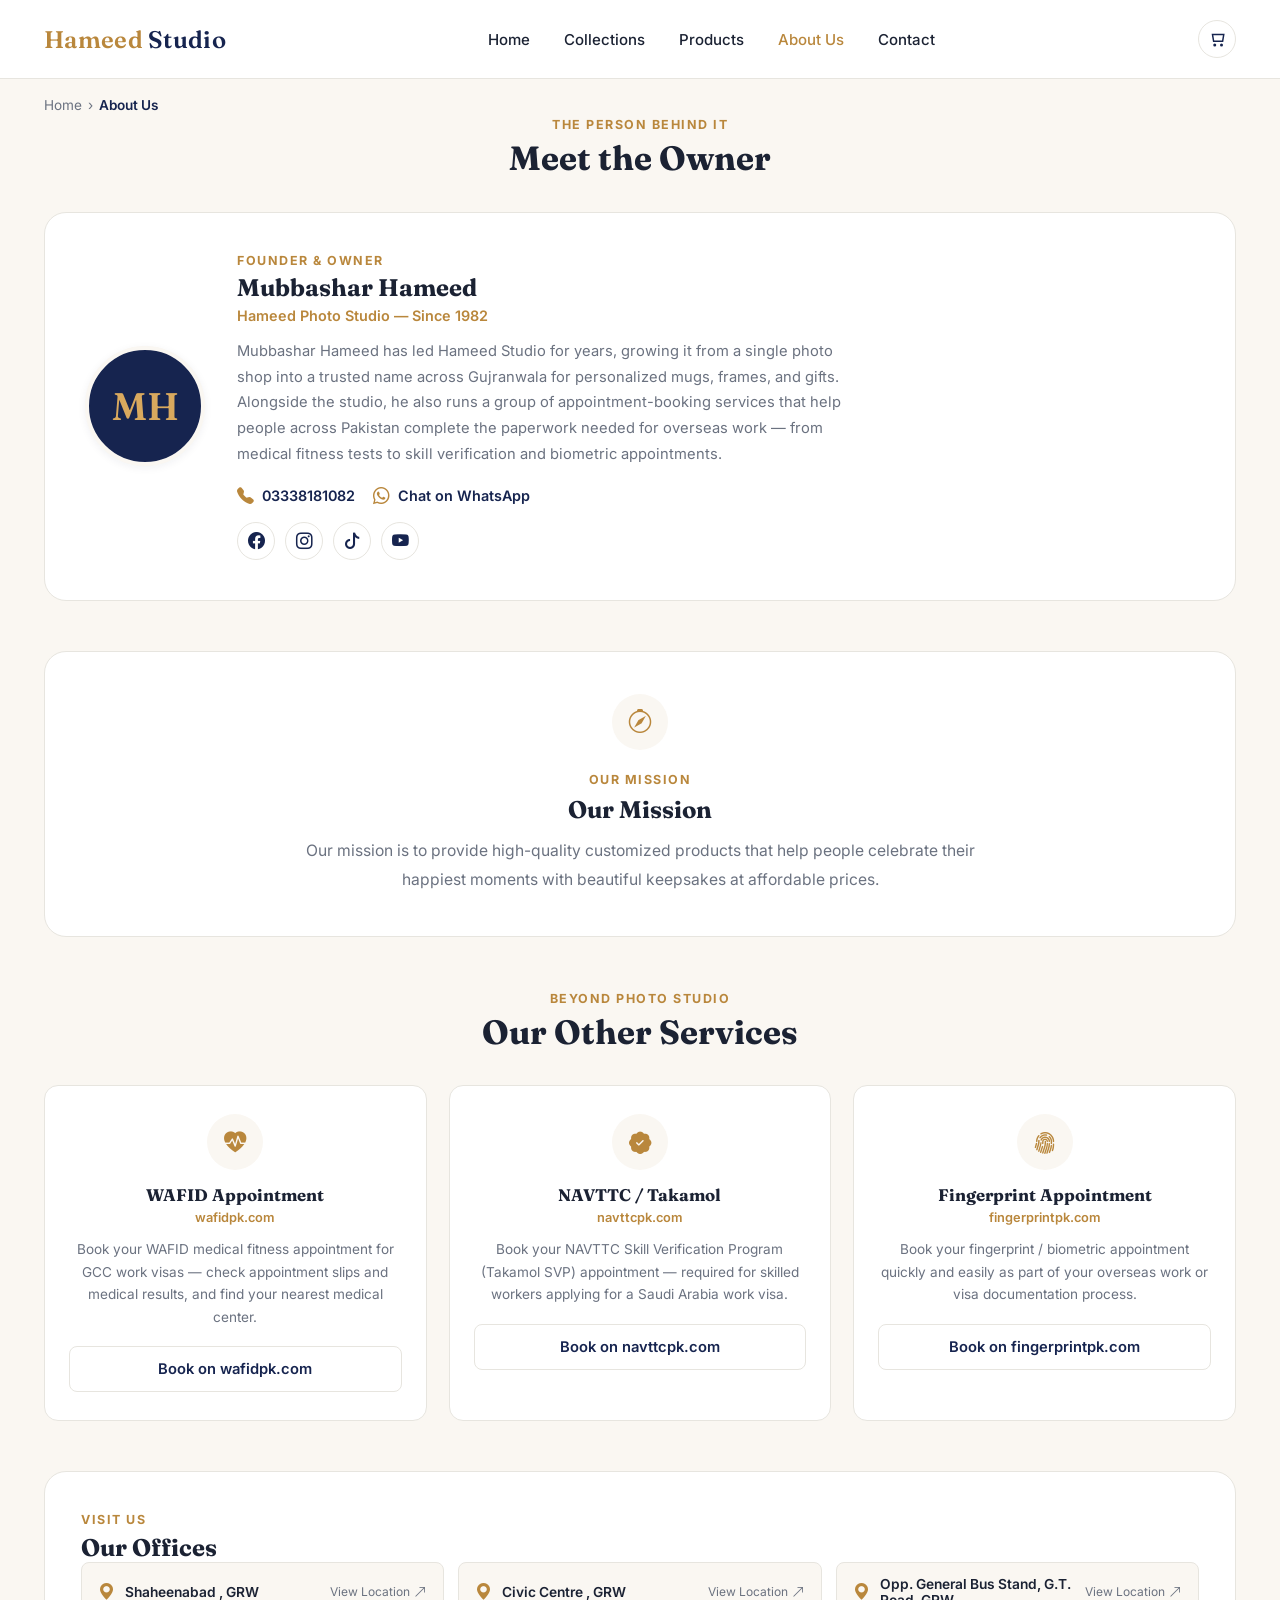
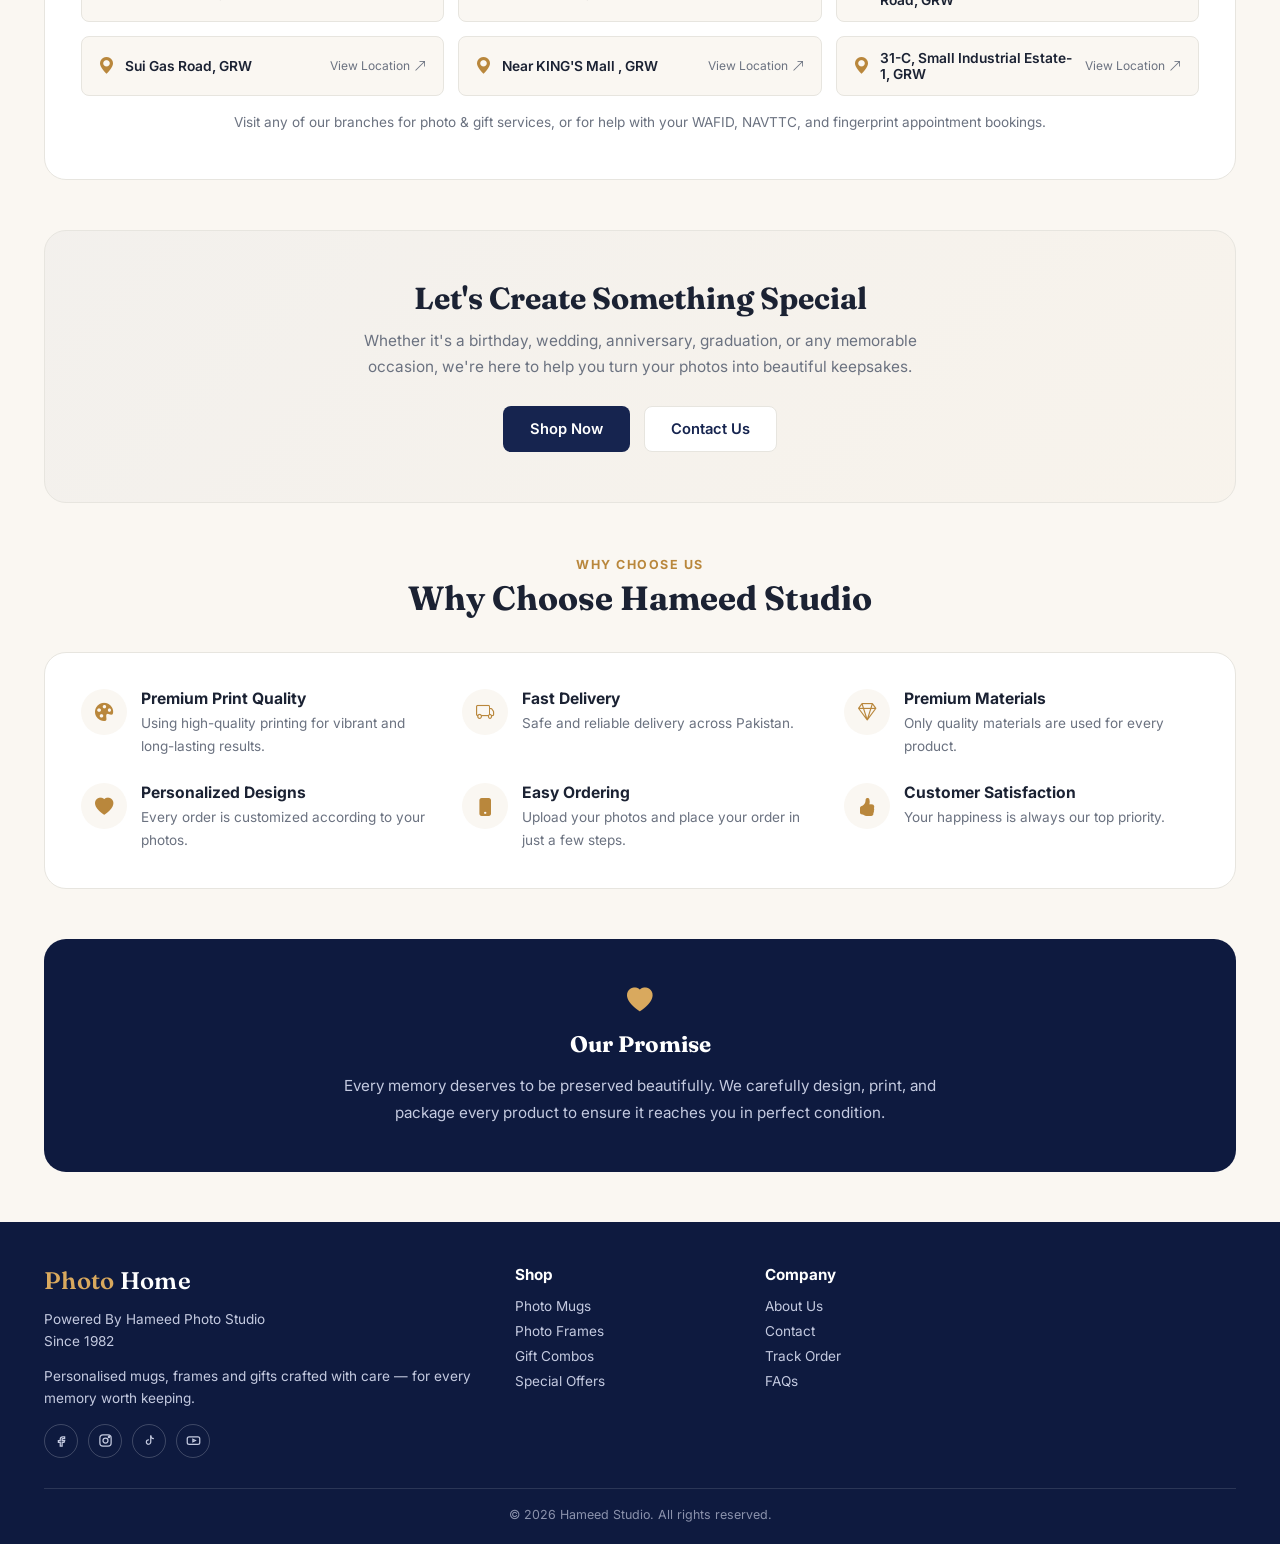
==== commit cfb54955: "Update about.html" ====
--- a/about.html
+++ b/about.html
@@ -343,8 +343,8 @@
       <div class="owner-role">Hameed Photo Studio — Since 1982</div>
       <p>Mubbashar Hameed has led Hameed Studio for years, growing it from a single photo shop into a trusted name across Gujranwala for personalized mugs, frames, and gifts. Alongside the studio, he also runs a group of appointment-booking services that help people across Pakistan complete the paperwork needed for overseas work — from medical fitness tests to skill verification and biometric appointments.</p>
       <div class="owner-contact-row">
-        <a href="tel:+9233338181082"><i class="bi bi-telephone-fill"></i> +92 333 8181082</a>
-        <a href="https://wa.me/9233338181082" target="_blank" rel="noopener noreferrer"><i class="bi bi-whatsapp"></i> Chat on WhatsApp</a>
+        <a href="tel:+923338181082"><i class="bi bi-telephone-fill"></i> 03338181082</a>
+        <a href="https://wa.me/923338181082" target="_blank" rel="noopener noreferrer"><i class="bi bi-whatsapp"></i> Chat on WhatsApp</a>
       </div>
       <div class="owner-social-row">
         <a href="https://www.facebook.com/share/1FpU9w5zaE/?mibextid=wwXIfr" target="_blank" rel="noopener noreferrer" aria-label="Facebook"><i class="bi bi-facebook"></i></a>
@@ -560,4 +560,4 @@
 <script src="js/cart.js"></script>
 <script src="js/main.js"></script>
 </body>
-</html>+</html>
